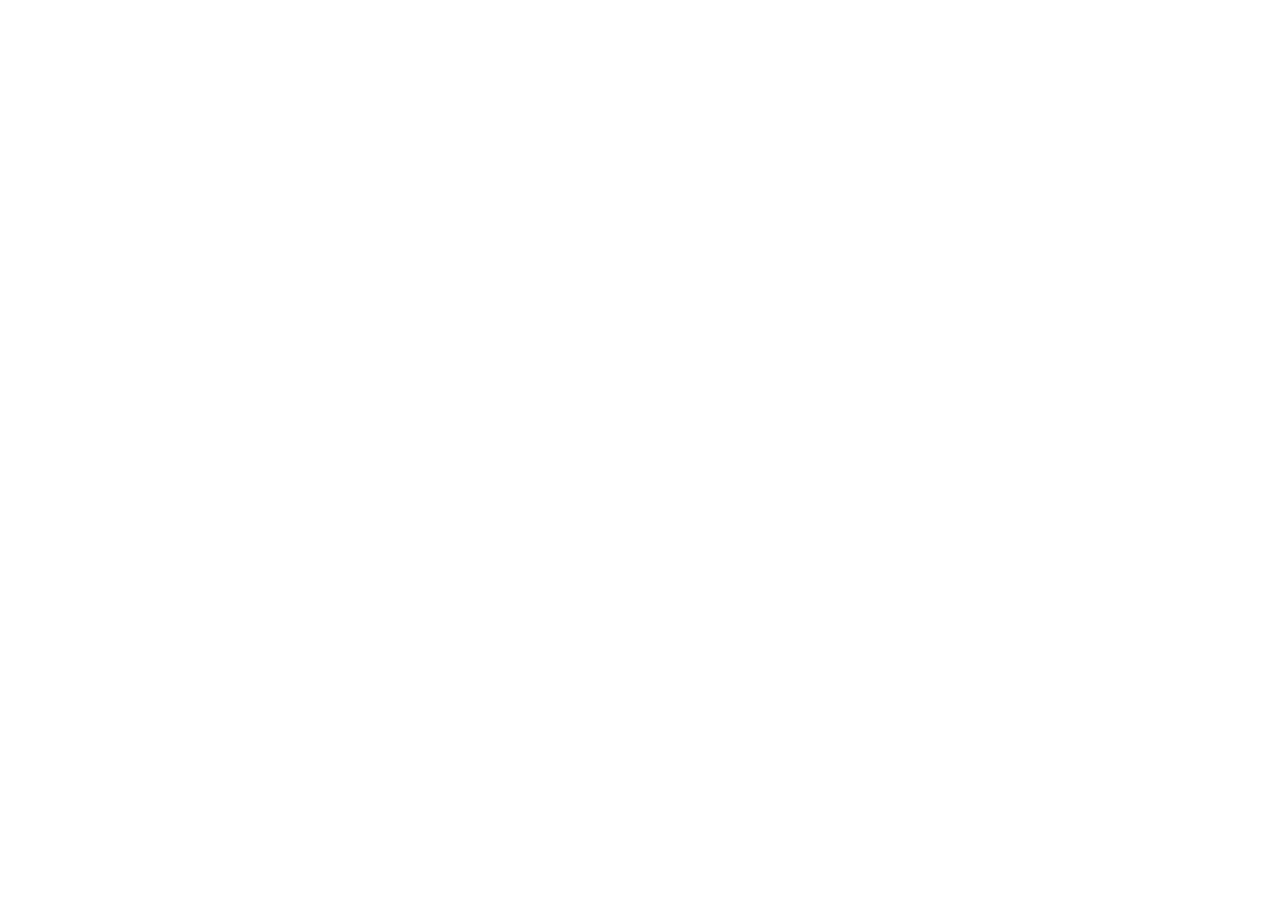
==== index.html @ bf9146f3 "Démarrage : création du dépôt, mise en place de l'arborescence et squelette HTML de base" ====
<!DOCTYPE html>
<html lang="en">
<head>
    <meta charset="UTF-8">
    <meta name="viewport" content="width=device-width, initial-scale=1.0">
    <title>AfriConnect Summit</title>
    <!-- feuille de style -->
    <link rel="stylesheet" href="css/style.css">
</head>
<body>
    <!-- contenu de la page -->


<!-- script JavaScript -->
    <script src="js/main.js"></script>
</body>
</html>
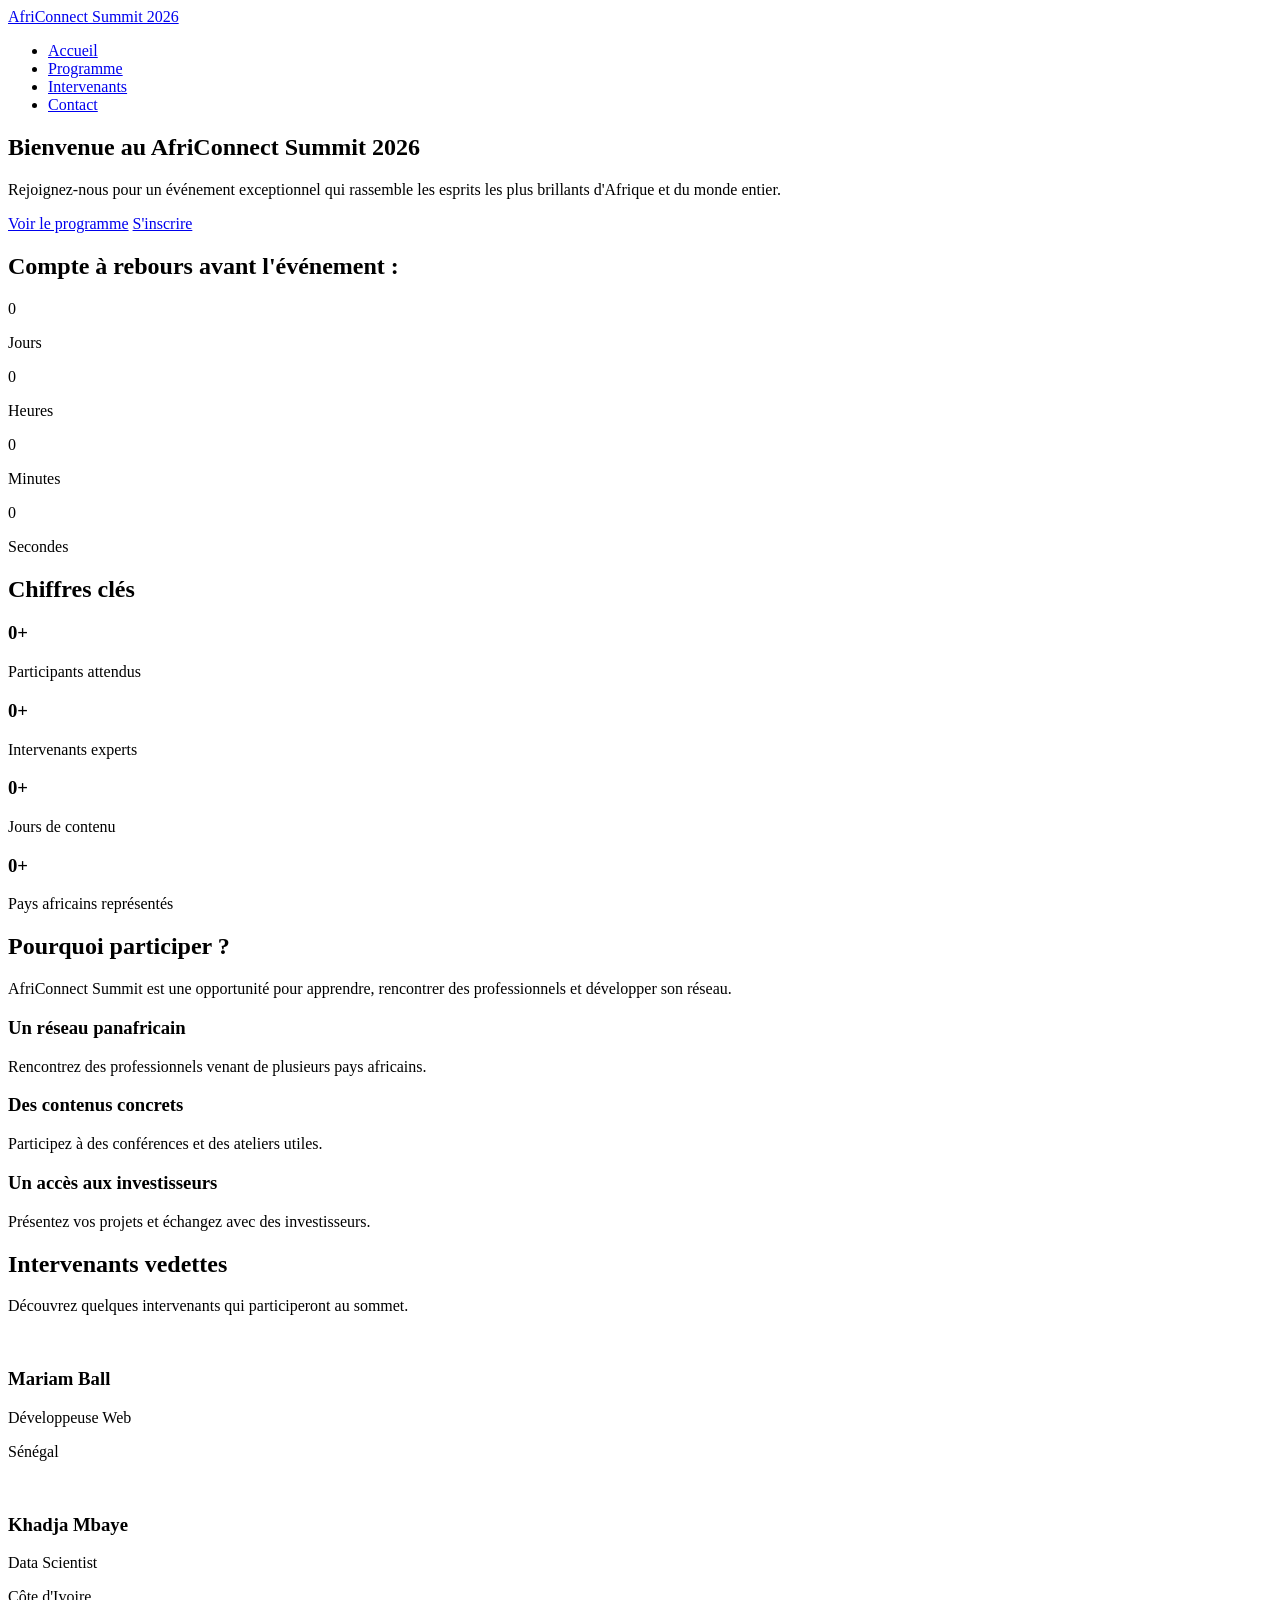
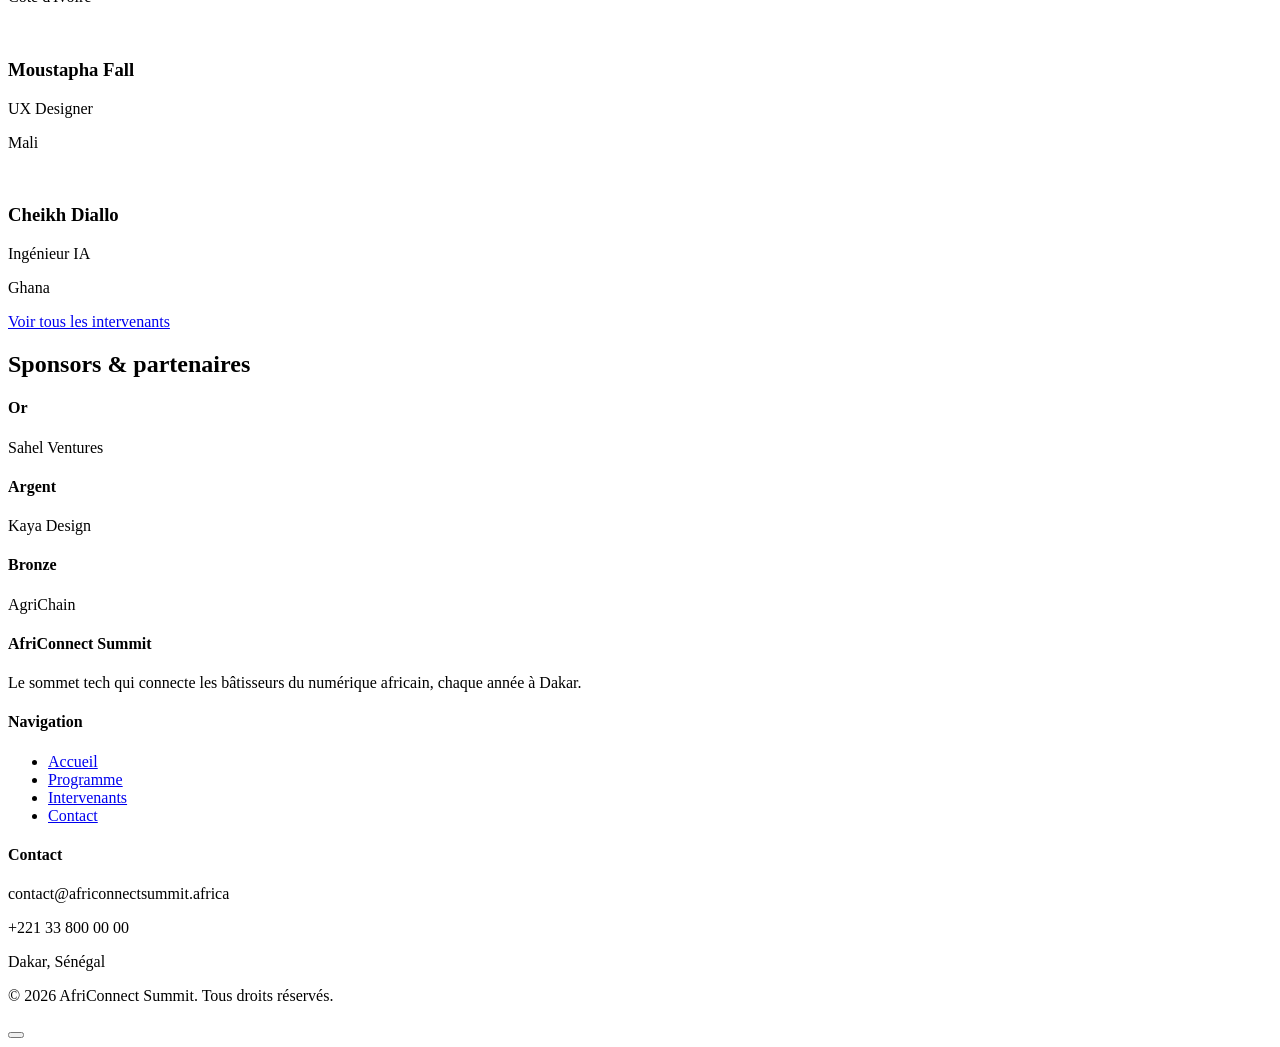
==== commit e06ea85c: "HTML : structure complète des 5 pages avec sections et contenu texte" ====
--- a/index.html
+++ b/index.html
@@ -1,17 +1,222 @@
 <!DOCTYPE html>
 <html lang="en">
+
 <head>
     <meta charset="UTF-8">
     <meta name="viewport" content="width=device-width, initial-scale=1.0">
     <title>AfriConnect Summit</title>
-    <!-- feuille de style -->
     <link rel="stylesheet" href="css/style.css">
 </head>
+
 <body>
-    <!-- contenu de la page -->
-
-
-<!-- script JavaScript -->
+    <header>
+        <nav>
+            <div class="logo">
+                <!-- <i class="bi bi-globe-central-south-asia"></i> -->
+                <a href="index.html">AfriConnect Summit 2026</a>
+            </div>
+            <!-- boutton dark/light mode -->
+            <!-- <button id="menu-btn"><i class="fa-light fa-bars"></i></button> -->
+            <ul id="menu">
+                <li><a href="index.html">Accueil</a></li>
+                <li><a href="programme.html">Programme</a></li>
+                <li><a href="intervenants.html">Intervenants</a></li>
+                <li><a href="contact.html">Contact</a></li>
+                <!-- <li><button id="menu-btn"><i class="fa-sharp-duotone fa-light fa-circle-moon"></i></button></li> -->
+            </ul>
+        </nav>
+    </header>
+    <main>
+        <!-- HERO ACCUEIL -->
+        <section class="hero">
+            <h1>Bienvenue au AfriConnect Summit 2026</h1>
+            <p>Rejoignez-nous pour un événement exceptionnel qui rassemble les esprits les plus brillants d'Afrique et
+                du monde entier.</p>
+            <div class="buttons">
+                <a href="programme.html" class="btn">Voir le programme</a>
+                <a href="contact.html" class="btn">S'inscrire</a>
+            </div>
+            <se class="compte-rebours">
+                <h2>Compte à rebours avant l'événement :</h2>
+                <div class="temps">
+                    <div>
+                        <span id="jours">0</span>
+                        <p>Jours</p>
+                    </div>
+                    <div>
+                        <span id="heures">0</span>
+                        <p>Heures</p>
+                    </div>
+                    <div>
+                        <span id="minutes">0</span>
+                        <p>Minutes</p>
+                    </div>
+                    <div>
+                        <span id="secondes">0</span>
+                        <p>Secondes</p>
+                    </div>
+                </div>
+        </section>
+
+        <!-- CHIFFRES CLÉS  -->
+        <section class="stats">
+            <h2>Chiffres clés</h2>
+            <div class="stats-grid">
+                <div class="stat-card">
+                    <h3><span data-counter="1200">0</span>+</h3>
+                    <p>Participants attendus</p>
+                </div>
+
+                <div class="stat-card">
+                    <h3><span data-counter="48">0</span>+</h3>
+                    <p>Intervenants experts</p>
+                </div>
+
+                <div class="stat-card">
+                    <h3><span data-counter="3">0</span>+</h3>
+                    <p>Jours de contenu</p>
+                </div>
+
+                <div class="stat-card">
+                    <h3><span data-counter="12">0</span>+</h3>
+                    <p>Pays africains représentés</p>
+                </div>
+            </div>
+
+        </section>
+
+        <!-- POURQUOI PARTICIPER  -->
+        <section class="why">
+            <h2>Pourquoi participer ?</h2>
+
+            <p class="description">
+                AfriConnect Summit est une opportunité pour apprendre, rencontrer des professionnels et développer son
+                réseau.
+            </p>
+
+            <div class="why-flex">
+                <div class="why-card">
+                    <i class="bi bi-people-fill why-icon"></i>
+                    <h3>Un réseau panafricain</h3>
+                    <p>Rencontrez des professionnels venant de plusieurs pays africains.</p>
+                </div>
+            </div>
+
+            <div class="why-card">
+                <i class="bi bi-lightbulb-fill why-icon"></i>
+                <h3>Des contenus concrets</h3>
+                <p>Participez à des conférences et des ateliers utiles.</p>
+            </div>
+
+            <div class="why-card">
+                <i class="bi bi-rocket-takeoff-fill why-icon"></i>
+                <h3>Un accès aux investisseurs</h3>
+                <p> Présentez vos projets et échangez avec des investisseurs.</p>
+            </div>
+        </section>
+
+        <!-- INTERVENANTS VEDETTES -->
+        <section class="featured-speakers">
+            <h2>Intervenants vedettes</h2>
+            <p>Découvrez quelques intervenants qui participeront au sommet.</p>
+            <div class="speakers-grid">
+                <div class="card">
+                    <img src="images/inter1.jpg" alt="">
+                    <h3>Mariam Ball</h3>
+                    <p>Développeuse Web</p>
+                    <p>Sénégal</p>
+                </div>
+
+                <div class="card">
+                    <img src="images/inter2.jpg" alt="">
+                    <h3>Khadja Mbaye</h3>
+                    <p>Data Scientist</p>
+                    <p>Côte d'Ivoire</p>
+                </div>
+
+                <div class="card">
+                    <img src="images/inter3.jpg" alt="">
+                    <h3>Moustapha Fall</h3>
+                    <p>UX Designer</p>
+                    <p>Mali</p>
+                </div>
+
+                <div class="card">
+                    <img src="images/inter4.jpg" alt="">
+                    <h3>Cheikh Diallo</h3>
+                    <p>Ingénieur IA</p>
+                    <p>Ghana</p>
+                </div>
+            </div>
+            <div class="speakers-cta">
+                <a href="intervenants.html" class="lien">Voir tous les intervenants
+                    <i class="bi bi-arrow-right"></i></a>
+            </div>
+        </section>
+
+        <!-- SPONSORS  -->
+        <section class="sponsors">
+            <h2 class="section-title">Sponsors & partenaires</h2>
+            <div class="sponsors-flex">
+                <div class="sponsor">
+                    <h4>Or</h4>
+                    <p>Sahel Ventures</p>
+                </div>
+                <div class="sponsor">
+                    <h4>Argent</h4>
+                    <p>Kaya Design</p>
+                </div>
+                <div class="sponsor">
+                    <h4>Bronze</h4>
+                    <p>AgriChain</p>
+                </div>
+            </div>
+        </section>
+    </main>
+    <!-- FOOTER  -->
+    <footer class="site-footer">
+        <div class="footer-container">
+            <div class="footer-flex">
+                <!-- colonne1 -->
+                <div class="footer-col">
+                    <h4>AfriConnect Summit</h4>
+                    <p>Le sommet tech qui connecte les bâtisseurs du numérique africain, chaque année à Dakar.</p>
+                    <div class="social-icons">
+                        <a href="#" aria-label="Suivre AfriConnect sur X (Twitter)"><i class="bi bi-twitter-x"></i></a>
+                        <a href="#" aria-label="Suivre AfriConnect sur LinkedIn"><i class="bi bi-linkedin"></i></a>
+                        <a href="#" aria-label="Suivre AfriConnect sur Instagram"><i class="bi bi-instagram"></i></a>
+                        <a href="#" aria-label="Suivre AfriConnect sur YouTube"><i class="bi bi-youtube"></i></a>
+                    </div>
+                </div>
+                <!-- colonne2 -->
+                <div class="footer-col">
+                    <h4>Navigation</h4>
+                    <ul>
+                        <li><a href="index.html">Accueil</a></li>
+                        <li><a href="programme.html">Programme</a></li>
+                        <li><a href="intervenants.html">Intervenants</a></li>
+                        <li><a href="contact.html">Contact</a></li>
+                    </ul>
+                </div>
+                <!-- colonne3 -->
+                <div class="footer-col">
+                    <h4>Contact</h4>
+                    <p><i class="bi bi-envelope"></i> contact@africonnectsummit.africa</p>
+                    <p><i class="bi bi-telephone"></i> +221 33 800 00 00</p>
+                    <p><i class="bi bi-geo-alt"></i>Dakar, Sénégal</p>
+                </div>
+            </div>
+
+            <div class="footer-bottom">
+                <p>&copy; <span id="année">2026</span> AfriConnect Summit. Tous droits réservés.</p>
+            </div>
+        </div>
+
+        <button class="back-to-top" type="button" aria-label="Retour en haut de la page">
+            <!-- <i class="bi bi-arrow-up"></i> -->
+        </button>
+    </footer>
     <script src="js/main.js"></script>
 </body>
+
 </html>
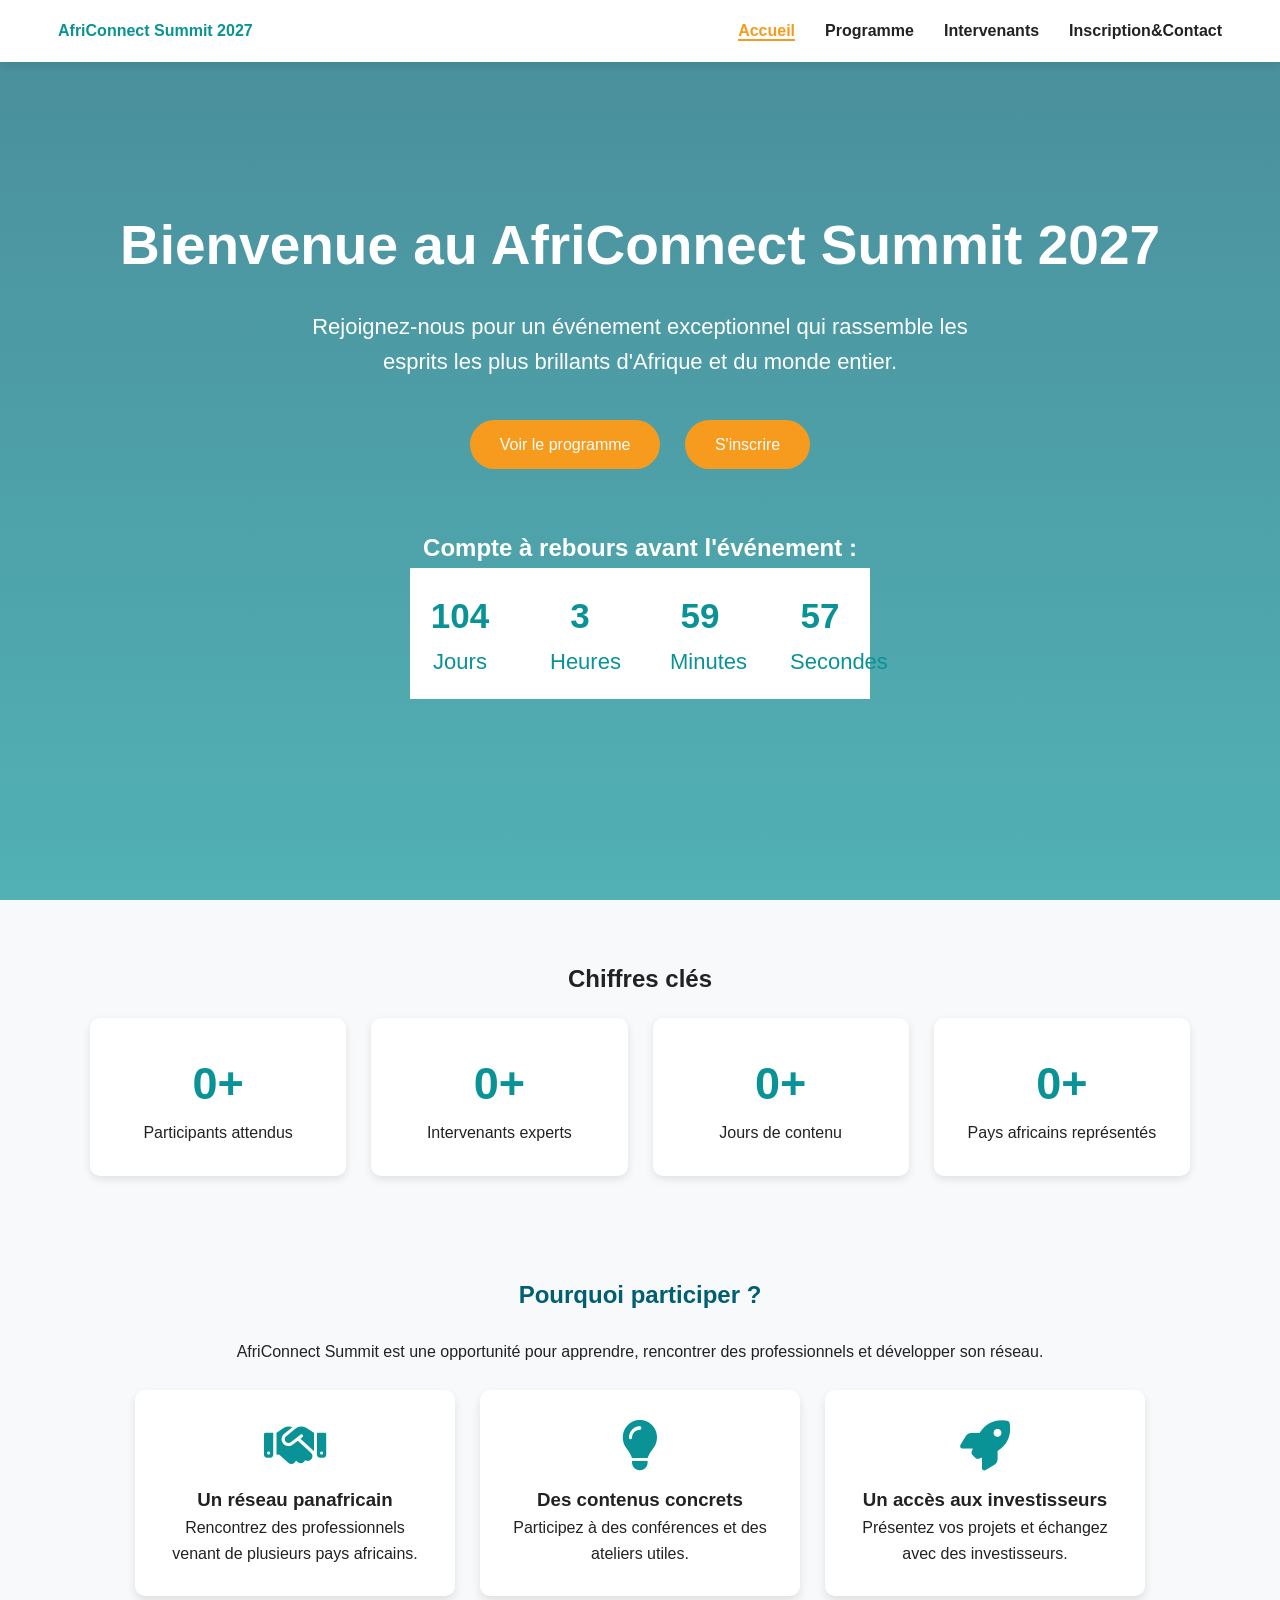
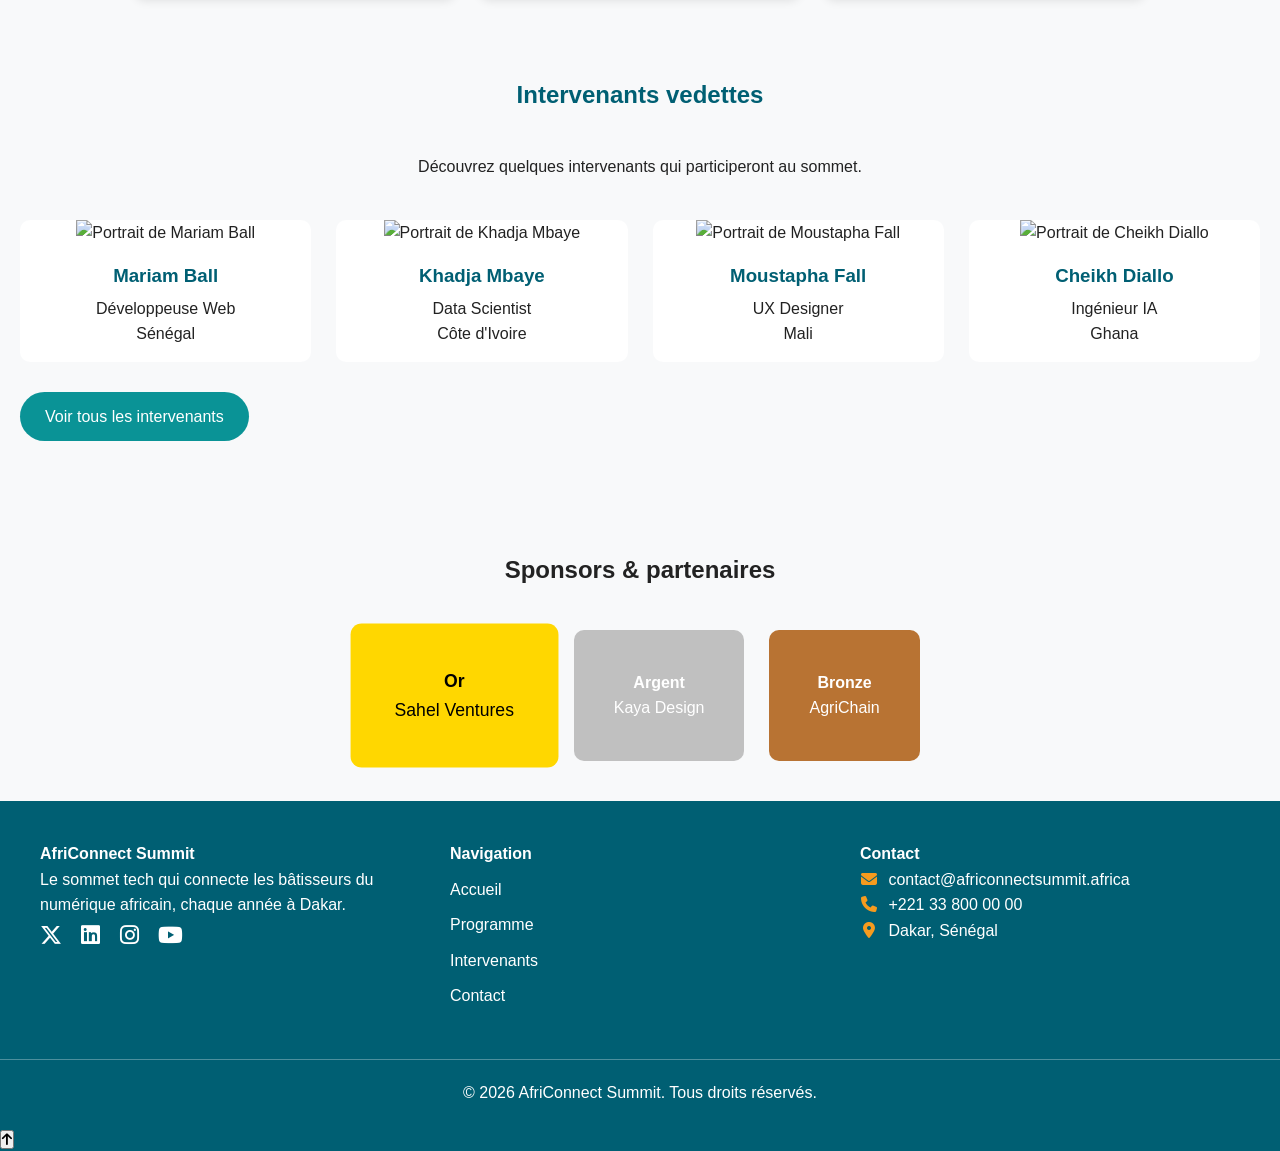
==== commit f29a8a32: "CSS : variables, typographie, layout général et styles de base" ====
--- a/index.html
+++ b/index.html
@@ -1,42 +1,40 @@
 <!DOCTYPE html>
-<html lang="en">
+<html lang="fr">
 
 <head>
     <meta charset="UTF-8">
     <meta name="viewport" content="width=device-width, initial-scale=1.0">
     <title>AfriConnect Summit</title>
     <link rel="stylesheet" href="css/style.css">
+    <link rel="stylesheet" href="https://cdnjs.cloudflare.com/ajax/libs/font-awesome/6.5.2/css/all.min.css">
 </head>
 
 <body>
     <header>
         <nav>
             <div class="logo">
-                <!-- <i class="bi bi-globe-central-south-asia"></i> -->
-                <a href="index.html">AfriConnect Summit 2026</a>
-            </div>
-            <!-- boutton dark/light mode -->
-            <!-- <button id="menu-btn"><i class="fa-light fa-bars"></i></button> -->
+                <a href="index.html">AfriConnect Summit 2027</a>
+            </div>
             <ul id="menu">
                 <li><a href="index.html">Accueil</a></li>
                 <li><a href="programme.html">Programme</a></li>
                 <li><a href="intervenants.html">Intervenants</a></li>
-                <li><a href="contact.html">Contact</a></li>
-                <!-- <li><button id="menu-btn"><i class="fa-sharp-duotone fa-light fa-circle-moon"></i></button></li> -->
+                <li><a href="contact.html">Inscription&Contact</a></li>
             </ul>
+            <button id="menu-btn" aria-label="Ouvrir le menu"><i class="fa-solid fa-bars"></i></button>
         </nav>
     </header>
     <main>
         <!-- HERO ACCUEIL -->
         <section class="hero">
-            <h1>Bienvenue au AfriConnect Summit 2026</h1>
+            <h1>Bienvenue au AfriConnect Summit 2027</h1>
             <p>Rejoignez-nous pour un événement exceptionnel qui rassemble les esprits les plus brillants d'Afrique et
                 du monde entier.</p>
             <div class="buttons">
                 <a href="programme.html" class="btn">Voir le programme</a>
                 <a href="contact.html" class="btn">S'inscrire</a>
             </div>
-            <se class="compte-rebours">
+            <div class="compte-rebours">
                 <h2>Compte à rebours avant l'événement :</h2>
                 <div class="temps">
                     <div>
@@ -56,6 +54,7 @@
                         <p>Secondes</p>
                     </div>
                 </div>
+            </div>
         </section>
 
         <!-- CHIFFRES CLÉS  -->
@@ -82,7 +81,6 @@
                     <p>Pays africains représentés</p>
                 </div>
             </div>
-
         </section>
 
         <!-- POURQUOI PARTICIPER  -->
@@ -96,22 +94,22 @@
 
             <div class="why-flex">
                 <div class="why-card">
-                    <i class="bi bi-people-fill why-icon"></i>
+                    <div class="why-icon"><i class="fa-solid fa-handshake"></i></div>
                     <h3>Un réseau panafricain</h3>
                     <p>Rencontrez des professionnels venant de plusieurs pays africains.</p>
                 </div>
-            </div>
-
-            <div class="why-card">
-                <i class="bi bi-lightbulb-fill why-icon"></i>
-                <h3>Des contenus concrets</h3>
-                <p>Participez à des conférences et des ateliers utiles.</p>
-            </div>
-
-            <div class="why-card">
-                <i class="bi bi-rocket-takeoff-fill why-icon"></i>
-                <h3>Un accès aux investisseurs</h3>
-                <p> Présentez vos projets et échangez avec des investisseurs.</p>
+
+                <div class="why-card">
+                    <div class="why-icon"><i class="fa-solid fa-lightbulb"></i></div>
+                    <h3>Des contenus concrets</h3>
+                    <p>Participez à des conférences et des ateliers utiles.</p>
+                </div>
+
+                <div class="why-card">
+                    <div class="why-icon"><i class="fa-solid fa-rocket"></i></div>
+                    <h3>Un accès aux investisseurs</h3>
+                    <p>Présentez vos projets et échangez avec des investisseurs.</p>
+                </div>
             </div>
         </section>
 
@@ -121,36 +119,35 @@
             <p>Découvrez quelques intervenants qui participeront au sommet.</p>
             <div class="speakers-grid">
                 <div class="card">
-                    <img src="images/inter1.jpg" alt="">
+                    <img src="images/inter1.jpg" alt="Portrait de Mariam Ball">
                     <h3>Mariam Ball</h3>
                     <p>Développeuse Web</p>
                     <p>Sénégal</p>
                 </div>
 
                 <div class="card">
-                    <img src="images/inter2.jpg" alt="">
+                    <img src="images/inter2.jpg" alt="Portrait de Khadja Mbaye">
                     <h3>Khadja Mbaye</h3>
                     <p>Data Scientist</p>
                     <p>Côte d'Ivoire</p>
                 </div>
 
                 <div class="card">
-                    <img src="images/inter3.jpg" alt="">
+                    <img src="images/inter3.jpg" alt="Portrait de Moustapha Fall">
                     <h3>Moustapha Fall</h3>
                     <p>UX Designer</p>
                     <p>Mali</p>
                 </div>
 
                 <div class="card">
-                    <img src="images/inter4.jpg" alt="">
+                    <img src="images/inter4.jpg" alt="Portrait de Cheikh Diallo">
                     <h3>Cheikh Diallo</h3>
                     <p>Ingénieur IA</p>
                     <p>Ghana</p>
                 </div>
             </div>
             <div class="speakers-cta">
-                <a href="intervenants.html" class="lien">Voir tous les intervenants
-                    <i class="bi bi-arrow-right"></i></a>
+                <a href="intervenants.html" class="lien">Voir tous les intervenants</a>
             </div>
         </section>
 
@@ -182,10 +179,10 @@
                     <h4>AfriConnect Summit</h4>
                     <p>Le sommet tech qui connecte les bâtisseurs du numérique africain, chaque année à Dakar.</p>
                     <div class="social-icons">
-                        <a href="#" aria-label="Suivre AfriConnect sur X (Twitter)"><i class="bi bi-twitter-x"></i></a>
-                        <a href="#" aria-label="Suivre AfriConnect sur LinkedIn"><i class="bi bi-linkedin"></i></a>
-                        <a href="#" aria-label="Suivre AfriConnect sur Instagram"><i class="bi bi-instagram"></i></a>
-                        <a href="#" aria-label="Suivre AfriConnect sur YouTube"><i class="bi bi-youtube"></i></a>
+                        <a href="#" aria-label="X (Twitter)"><i class="fa-brands fa-x-twitter"></i></a>
+                        <a href="#" aria-label="LinkedIn"><i class="fa-brands fa-linkedin"></i></a>
+                        <a href="#" aria-label="Instagram"><i class="fa-brands fa-instagram"></i></a>
+                        <a href="#" aria-label="YouTube"><i class="fa-brands fa-youtube"></i></a>
                     </div>
                 </div>
                 <!-- colonne2 -->
@@ -201,9 +198,9 @@
                 <!-- colonne3 -->
                 <div class="footer-col">
                     <h4>Contact</h4>
-                    <p><i class="bi bi-envelope"></i> contact@africonnectsummit.africa</p>
-                    <p><i class="bi bi-telephone"></i> +221 33 800 00 00</p>
-                    <p><i class="bi bi-geo-alt"></i>Dakar, Sénégal</p>
+                    <p><i class="fa-solid fa-envelope"></i> contact@africonnectsummit.africa</p>
+                    <p><i class="fa-solid fa-phone"></i> +221 33 800 00 00</p>
+                    <p><i class="fa-solid fa-location-dot"></i> Dakar, Sénégal</p>
                 </div>
             </div>
 
@@ -213,7 +210,7 @@
         </div>
 
         <button class="back-to-top" type="button" aria-label="Retour en haut de la page">
-            <!-- <i class="bi bi-arrow-up"></i> -->
+            <i class="fa-solid fa-arrow-up"></i>
         </button>
     </footer>
     <script src="js/main.js"></script>
--- a/css/style.css
+++ b/css/style.css
@@ -0,0 +1,387 @@
+/* RESET */
+*{
+    margin:0;
+    padding:0;
+    box-sizing:border-box;
+}
+html{
+    scroll-behavior:smooth;
+    overflow-x:hidden;
+}
+
+/* VARIABLES (mode clair par défaut) */
+:root{
+    --primary:#0A9396;
+    --secondary:#005F73;
+    --accent:#f69b1e;
+    --light:#F8F9FA;
+    --white:#ffffff;
+    --dark:#222;
+    --gray:#666;
+    --border:#ddd;
+}
+
+/* VARIABLES (mode sombre, activé via la classe .dark sur body) */
+body.dark{
+    --light:#1e1e1e;
+    --white:#2c2c2c;
+    --dark:#ffffff;
+    --gray:#cccccc;
+    --border:#444;
+}
+
+body{
+    font-family:Arial, Helvetica, sans-serif;
+    background:var(--light);
+    color:var(--dark);
+    line-height:1.6;
+    overflow-x:hidden;
+}
+
+/* NAVBAR */
+
+header{
+    position:fixed;
+    top:0;
+    left:0;
+    width:100%;
+    background: white;
+    box-shadow:0 2px 10px rgba(0,0,0,.1);
+    z-index:1000;
+}
+
+nav{
+    max-width:1200px;
+    margin:auto;
+    display:flex;
+    justify-content:space-between;
+    align-items:center;
+    padding:18px;
+}
+.logo a{
+    text-decoration:none;
+    color:var(--primary);
+    font-size:16px;
+    font-weight:bold;
+}
+#menu{
+    display:flex;
+    list-style:none;
+    gap:30px;
+}
+
+#menu li a{
+    text-decoration:none;
+    color:var(--dark);
+    font-weight:bold;
+    transition:.3s;
+}
+
+#menu li a:hover{
+    color:var(--primary);
+}
+
+/* lien actif */
+#menu li a.active{
+    color:var(--accent);
+    border-bottom: 2px solid #f69b1e;
+}
+
+/* Bouton hamburger : caché par défaut (desktop), affiché uniquement en mobile via le @media plus bas */
+#menu-btn{
+    display:none;
+    background:none;
+    border:none;
+    font-size:22px;
+    cursor:pointer;
+    color:var(--dark);
+}
+
+/* HERO */
+
+.hero{
+    min-height:100vh;
+    display:flex;
+    flex-direction:column;
+    justify-content:center;
+    align-items: center;
+    text-align: center;
+    padding: 120px 20px;
+    background: linear-gradient(rgba(0,95,115,.7),rgba(10,147,150,.7)) , url("../images/hero.jpg");
+    background-size: cover;
+    background-position: center;
+    color: white;
+    animation: fade 1.5s;
+}
+.hero h1{
+    font-size: 55px;
+    margin-bottom: 20px;
+}
+.hero p{
+    font-size: 22px;
+    max-width: 700px;
+}
+
+.buttons{
+    margin-top: 30px;
+}
+
+.btn{
+    display: inline-block;
+    text-decoration: none;
+    background: var(--accent);
+    color: white;
+    padding: 12px 30px;
+    border-radius: 30px;
+    margin: 10px;
+    transition: .4s;
+}
+.btn:hover{
+    background: var(--secondary);
+}
+
+/* COMPTE A REBOURS */
+
+.compte-rebours{
+    margin-top: 50px;
+}
+
+.temps{
+    display: flex;
+    justify-content: center;
+    gap: 20px;
+    flex-wrap: wrap;
+    background: white;
+    color: var(--primary);
+}
+
+.temps > div{
+    width: 100px;
+    padding: 20px;
+    border-radius: 10px;
+}
+
+.temps span{
+    font-size: 35px;
+    font-weight: bold;
+}
+
+/* SECTION */
+
+section{
+    padding: 40px 20px;
+}
+.featured-speakers h2{
+    text-align: center;
+    margin-bottom: 40px;
+    color: var(--secondary);
+}
+
+.featured-speakers p{
+    text-align: center;
+    margin-bottom: 40px;
+}
+
+/* CHIFFRES */
+.stats h2{
+   text-align: center;
+   margin: 20px;
+}
+
+.stats-grid{
+    max-width: 1100px;
+    margin: auto;
+    display: grid;
+    grid-template-columns: repeat(auto-fit,minmax(220px,1fr));
+    gap: 25px;
+}
+
+.stat-card{
+    background: white;
+    padding: 30px;
+    border-radius: 10px;
+    text-align: center;
+    box-shadow:0 3px 8px rgba(0,0,0,.1);
+}
+
+.stat-card h3{
+    font-size: 45px;
+    color: var(--primary);
+}
+
+/* POURQUOI CA MARCHE */
+
+.why h2{
+   text-align: center;
+   color: #005F73;
+   margin: 20px;
+}
+
+.description{
+   text-align: center; 
+   margin: 25px;
+}
+
+.why-flex{
+    display: flex;
+    gap: 25px;
+    flex-wrap: wrap;
+    justify-content: center;
+}
+
+.why-card{
+    background: white;
+    width: 100%;
+    max-width: 320px;
+    padding: 30px;
+    text-align: center;
+    border-radius: 10px;
+    box-shadow: 0 5px 10px rgba(0,0,0,.1);
+    transition: .4s;
+}
+
+.why-card:hover{
+    transform: translate(0, -10px);
+}
+.why-icon{
+    font-size: 50px;
+    color: var(--primary);
+    margin-bottom: 15px;
+}
+
+/* INTERVENANTS */
+
+.speakers-grid{
+    display:grid;
+    grid-template-columns:repeat(auto-fit,minmax(250px,1fr));
+    gap:25px;
+}
+
+.card{
+    background:white;
+    text-align:center;
+    border-radius:10px;
+    overflow:hidden;
+    transition:.4s;
+}
+
+.card h3{
+    margin:15px 10px 5px;
+    color:var(--secondary);
+}
+
+.card p{
+    margin:0 10px;
+}
+
+.card p:last-child{
+    margin-bottom:15px;
+}
+
+.card img{
+    width:100%;
+    height:260px;
+    object-fit:cover;
+}
+
+.card:hover{
+    transform:scale(1.04);
+}
+
+.lien{
+    display:inline-block;
+    margin-top:30px;
+    text-decoration:none;
+    background:var(--primary);
+    color:white;
+    padding:12px 25px;
+    border-radius:30px;
+}
+
+/* SPONSORS */
+
+.section-title{
+   text-align: center;
+   margin: 30px;
+}
+
+.sponsors-flex{
+    display:flex;
+    justify-content:center;
+    gap:25px;
+    flex-wrap:wrap;
+    margin-top: 40px;
+}
+
+.sponsor{
+    text-align:center;
+    padding:40px;
+    border-radius:10px;
+    color:white;
+}
+
+.sponsor:nth-child(1){
+    background:gold;
+    color:black;
+    transform:scale(1.1);
+}
+
+.sponsor:nth-child(2){
+    background:silver;
+}
+
+.sponsor:nth-child(3){
+    background:#b87333;
+}
+/* FOOTER */
+
+.site-footer{
+    background:var(--secondary);
+    color:white;
+}
+
+.footer-flex{
+    display:flex;
+    justify-content:space-between;
+    gap:30px;
+    flex-wrap:wrap;
+    padding:40px;
+}
+
+.footer-col{
+    flex:1;
+}
+
+.footer-col ul{
+    list-style:none;
+}
+
+.footer-col ul li{
+    margin:10px 0;
+}
+
+.footer-col a{
+    text-decoration:none;
+    color:white;
+}
+
+.social-icons a{
+    font-size:22px;
+    margin-right:15px;
+}
+
+.footer-col p i{
+    width:18px;
+    text-align:center;
+    margin-right:6px;
+    color:var(--accent);
+}
+
+.why-icon i{
+    display:block;
+}
+.footer-bottom{
+    text-align:center;
+    border-top:1px solid rgba(255,255,255,.3);
+    padding:20px;
+}
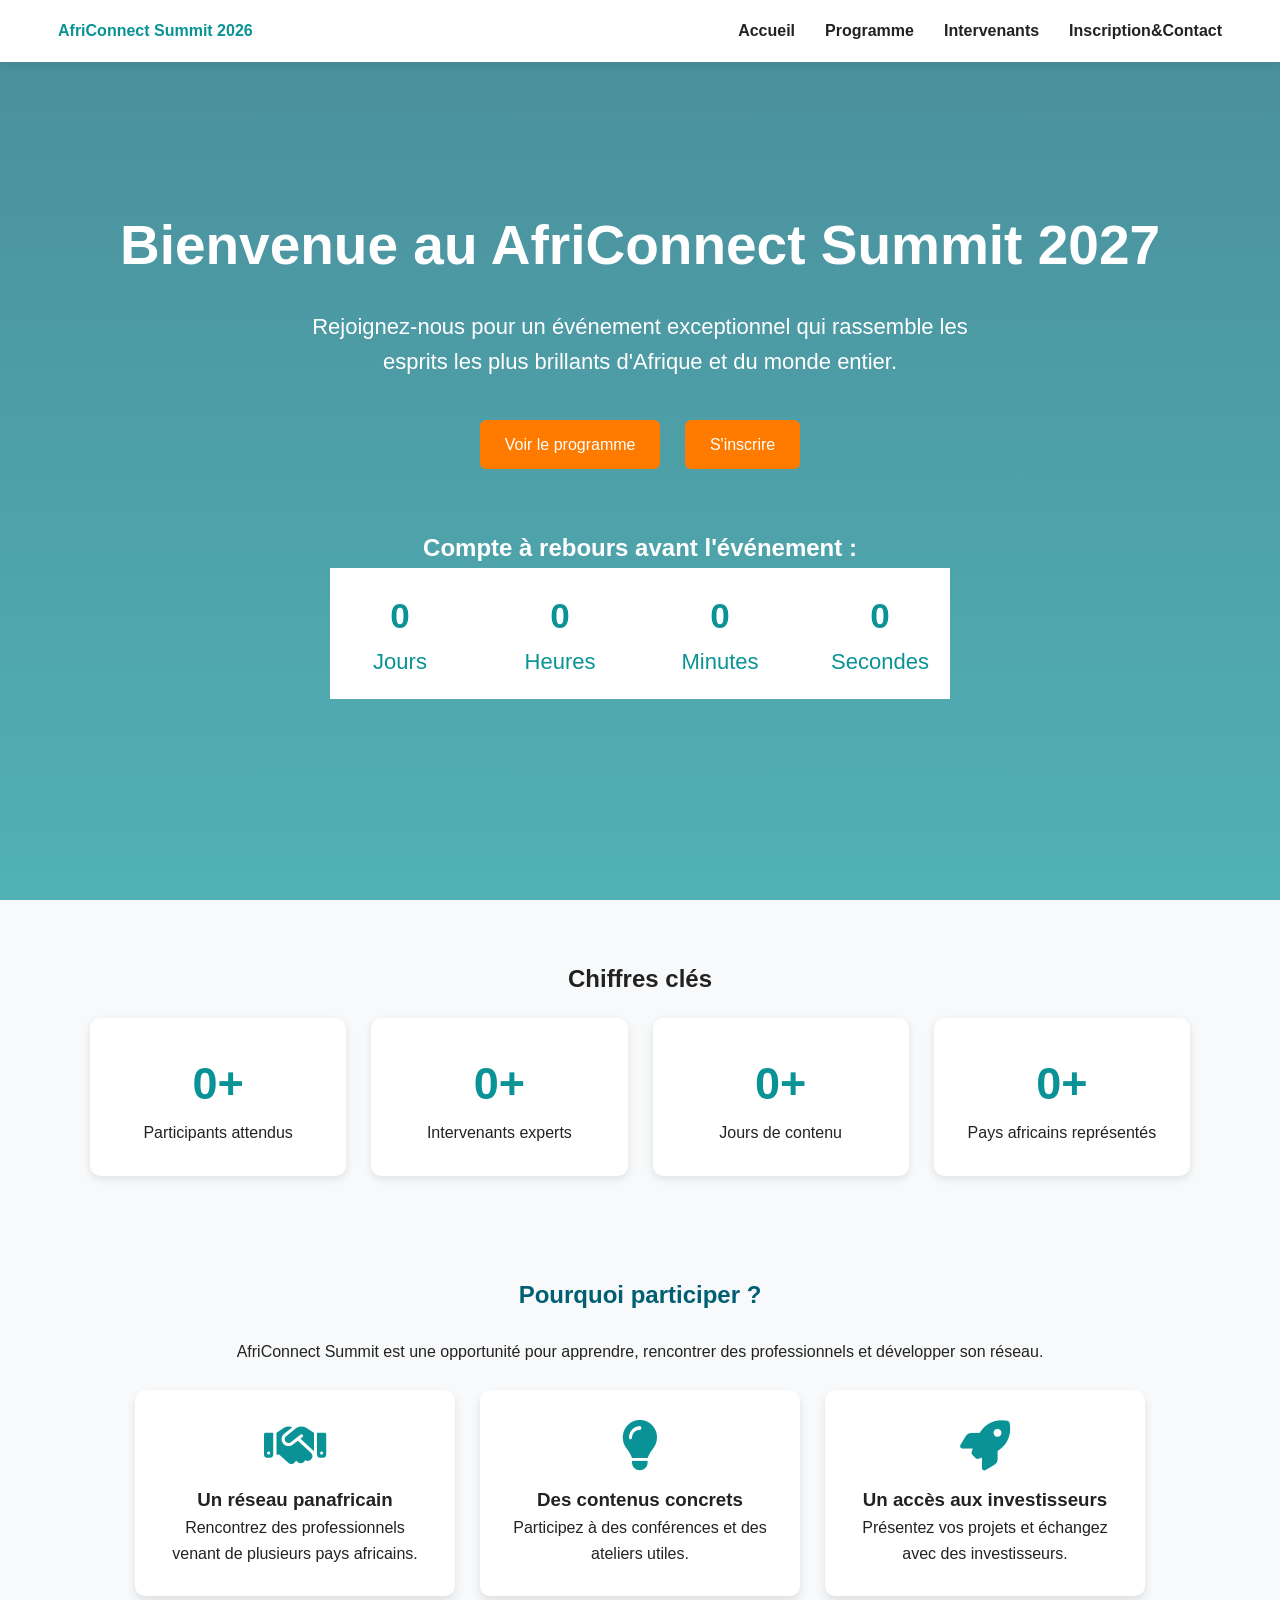
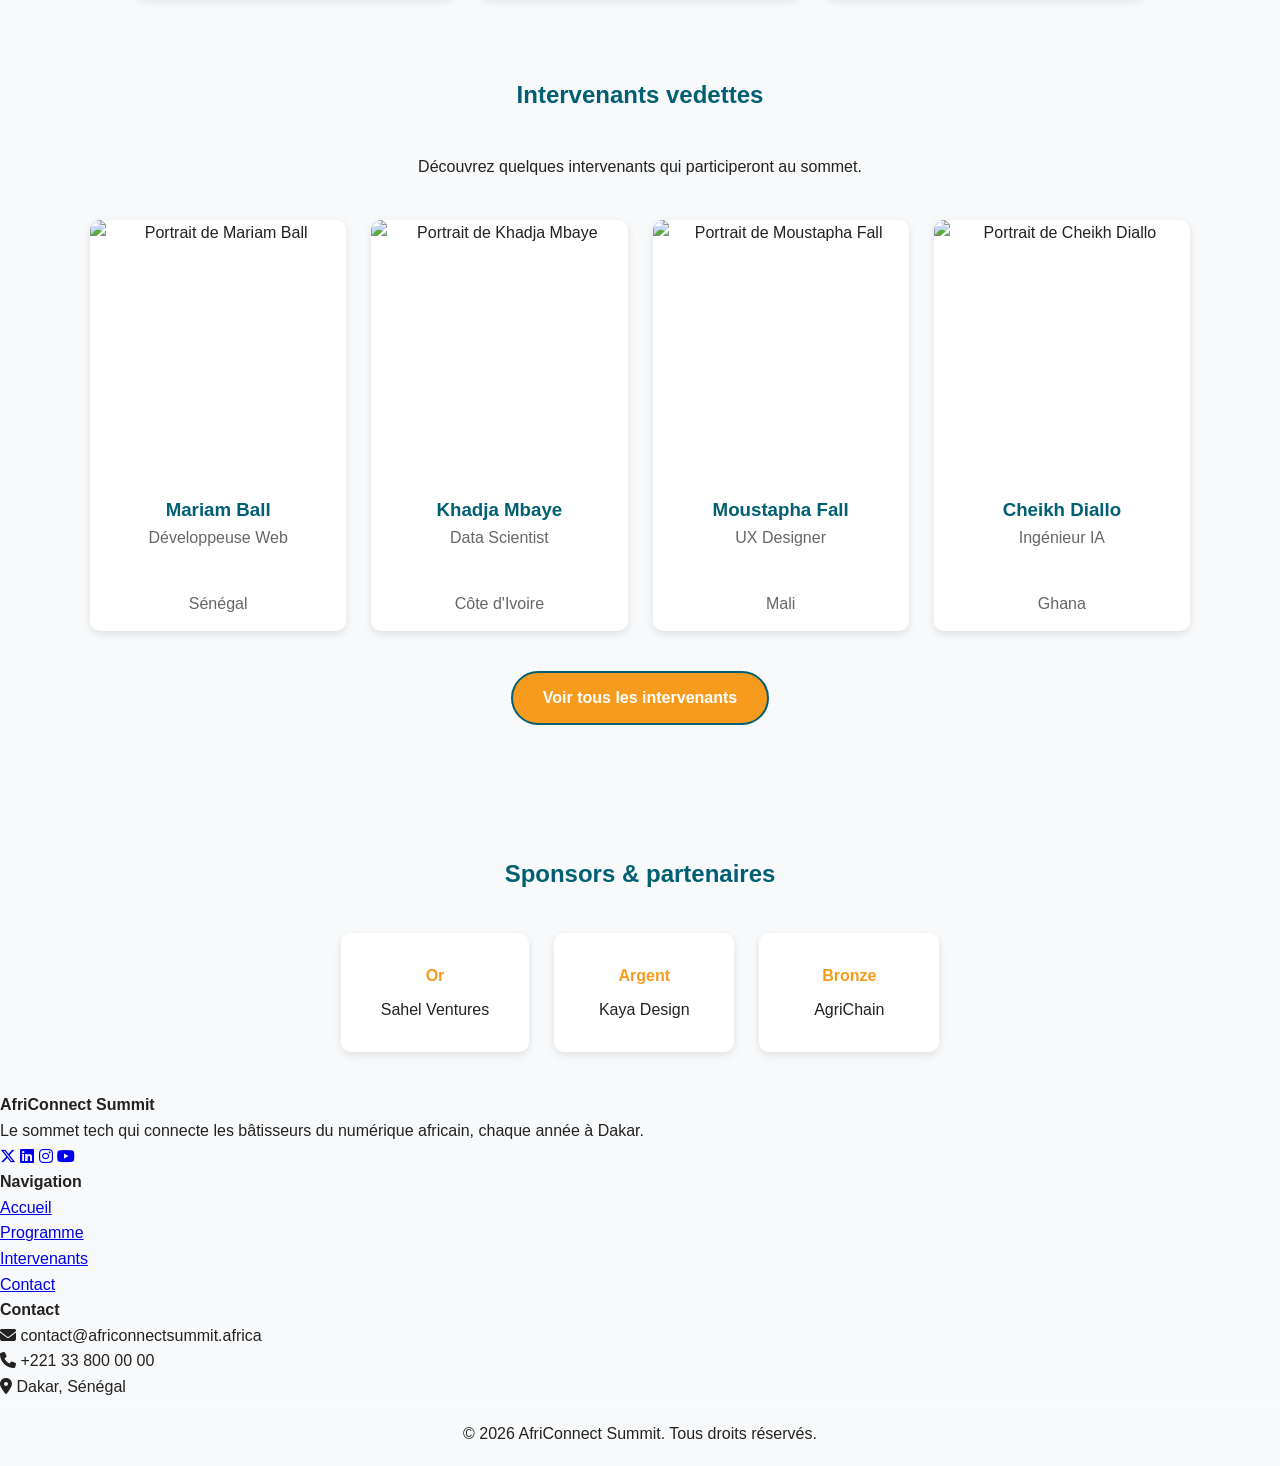
==== commit 26ca2776: "Réaliser une interface responsive (mobile/tablette) avec des media queries, une Bento Grid, des sect" ====
--- a/index.html
+++ b/index.html
@@ -13,7 +13,7 @@
     <header>
         <nav>
             <div class="logo">
-                <a href="index.html">AfriConnect Summit 2027</a>
+                <a href="index.html">AfriConnect Summit 2026</a>
             </div>
             <ul id="menu">
                 <li><a href="index.html">Accueil</a></li>
@@ -149,7 +149,7 @@
             <div class="speakers-cta">
                 <a href="intervenants.html" class="lien">Voir tous les intervenants</a>
             </div>
-        </section>
+        </section
 
         <!-- SPONSORS  -->
         <section class="sponsors">
--- a/css/style.css
+++ b/css/style.css
@@ -40,12 +40,12 @@
 
 /* NAVBAR */
 
-header{
+ header{
     position:fixed;
     top:0;
     left:0;
     width:100%;
-    background: white;
+    background: var(--white); 
     box-shadow:0 2px 10px rgba(0,0,0,.1);
     z-index:1000;
 }
@@ -74,28 +74,31 @@
     text-decoration:none;
     color:var(--dark);
     font-weight:bold;
+    padding-bottom: 4px;
+    border-bottom: 2px solid transparent;
     transition:.3s;
 }
 
 #menu li a:hover{
     color:var(--primary);
-}
+    border-bottom: 2px solid var(--accent);
+} 
 
 /* lien actif */
-#menu li a.active{
+ #menu li a.active{
     color:var(--accent);
     border-bottom: 2px solid #f69b1e;
 }
 
 /* Bouton hamburger : caché par défaut (desktop), affiché uniquement en mobile via le @media plus bas */
-#menu-btn{
+ #menu-btn{
     display:none;
     background:none;
     border:none;
     font-size:22px;
     cursor:pointer;
     color:var(--dark);
-}
+} 
 
 /* HERO */
 
@@ -156,7 +159,7 @@
 }
 
 .temps > div{
-    width: 100px;
+    width: 140px;
     padding: 20px;
     border-radius: 10px;
 }
@@ -164,11 +167,11 @@
 .temps span{
     font-size: 35px;
     font-weight: bold;
-}
+} 
 
 /* SECTION */
 
-section{
+ section{
     padding: 40px 20px;
 }
 .featured-speakers h2{
@@ -249,90 +252,457 @@
     margin-bottom: 15px;
 }
 
-/* INTERVENANTS */
-
+/* CARTES INTERVENANTS */
+/* Utilisée par .speakers-grid (accueil) et .intervenants .grid (page intervenants) */
+.card{
+    background: white;
+    border-radius: 10px;
+    overflow: hidden;
+    text-align: center;
+    box-shadow: 0 3px 8px rgba(0,0,0,.1);
+    transition: .4s;
+}
+.card:hover{
+    transform: translateY(-8px);
+}
+.card img{
+    width: 100%;
+    height: 260px;
+    object-fit: cover;
+    display: block;
+}
+.card h3{
+    margin-top: 15px;
+    color: var(--secondary);
+}
+.card p{
+    color: var(--gray);
+    padding: 0 10px;
+}
+.card p:last-child{
+    margin-bottom: 15px;
+}
+
+/* GRILLE INTERVENANTS VEDETTES (accueil) */
 .speakers-grid{
-    display:grid;
-    grid-template-columns:repeat(auto-fit,minmax(250px,1fr));
-    gap:25px;
-}
-
-.card{
-    background:white;
+    max-width: 1100px;
+    margin: auto;
+    display: grid;
+    grid-template-columns: repeat(auto-fit,minmax(220px,1fr));
+    gap: 25px;
+}
+.speakers-cta{
+    text-align: center;
+    margin-top: 40px;
+    margin-bottom: 50px; 
+}
+/* Le lien "Voir tous les intervenants" reprend maintenant le style .btn */
+.speakers-cta .lien{
+    display: inline-block;
+    text-decoration: none;
+    background: var(--accent);
+    color: white;
+    font-weight: bold;
+    padding: 12px 30px;
+    border: 2px solid var(--secondary);
+    border-radius: 30px;
+    transition: .4s;
+}
+.speakers-cta .lien:hover{
+    background: var(--secondary);
+    border-color: var(--accent);
+}
+
+/* SPONSORS (accueil) */
+.sponsors h2{
+    text-align: center;
+    margin-bottom: 40px;
+    color: var(--secondary);
+}
+.sponsors-flex{
+    display: flex;
+    justify-content: center;
+    gap: 25px;
+    flex-wrap: wrap;
+}
+.sponsor{
+    background: white;
+    padding: 30px 40px;
+    border-radius: 10px;
+    text-align: center;
+    box-shadow: 0 3px 8px rgba(0,0,0,.1);
+    min-width: 180px;
+}
+.sponsor h4{
+    color: var(--accent);
+    margin-bottom: 8px;
+}
+
+/* PAGE PROGRAMME */
+.program{
+    max-width: 1000px;
+    margin: auto;
+}
+.onglets{
+    display: flex;
+    justify-content: center;
+    gap: 15px;
+    flex-wrap: wrap;
+    margin-bottom: 30px;
+}
+.onglets .btn{
+    background: white;
+    color: var(--secondary);
+    border: 2px solid var(--primary);
+    cursor: pointer;
+    font-family: inherit;
+    font-size: 15px;
+}
+.onglets .btn.active,
+.onglets .btn:hover{
+    background: var(--primary);
+    color: white;
+}
+
+.jour{
+    display: none;
+}
+#jour1{
+    display: block;
+}
+.program table{
+    width: 100%;
+    border-collapse: collapse;
+    background: white;
+    border-radius: 10px;
+    overflow: hidden;
+    box-shadow: 0 3px 8px rgba(0,0,0,.1); 
+}
+.program th{
+    background: var(--secondary);
+    color: white;
+}
+.program tr:last-child td{
+    border-bottom: none;
+}
+.program tbody tr:hover td,
+.program tr:hover td{
+    background: var(--light);
+}
+/* THEMATIQUE */
+.themes h2{
+    text-align: center;
+    color: var(--secondary);
+    margin-bottom: 40px;
+}
+.themes .grid{
+    max-width: 1100px;
+    margin: auto;
+    display: grid;
+    grid-template-columns: repeat(auto-fit,minmax(220px,1fr));
+    gap: 25px;
+}
+.themes .card{
+    background: white;
+    padding: 30px;
+    text-align: center;
+    border-radius: 10px;
+    box-shadow: 0 3px 8px rgba(0,0,0,.1);
+    transition: .4s;
+}
+.themes .card:hover{
+    transform: translateY(-10px);
+}
+.themes .card i{
+    font-size: 40px; 
+    color: var(--primary);
+    margin-bottom: 15px;
+}
+/* PAGE INTERVENANTS */
+.intervenants{
+    max-width: 1100px;
+    margin: auto 40px;
+}
+.filters{
+    display: flex;
+    justify-content: center;
+    gap: 15px;
+    flex-wrap: wrap;
+    margin-bottom: 30px;
+}
+.filters .btn{
+    background: white;
+    color: var(--secondary);
+    border: 2px solid var(--primary);
+    cursor: pointer;
+    font-family: inherit;
+    font-size: 15px;
+}
+
+
+.filters .btn.active,
+.filters .btn:hover{
+    background: var(--primary);
+    color: white;
+}
+
+.intervenants .grid{
+    display: grid;
+    grid-template-columns: repeat(auto-fit,minmax(240px,1fr));
+    gap: 25px;
+}
+
+ /* CSS : variables, typographie, layout général et styles de  */ 
+
+.why-icon i{
+    display:block;
+}
+.footer-bottom{
     text-align:center;
-    border-radius:10px;
-    overflow:hidden;
-    transition:.4s;
-}
-
-.card h3{
-    margin:15px 10px 5px;
-    color:var(--secondary);
-}
-
-.card p{
-    margin:0 10px;
-}
-
-.card p:last-child{
-    margin-bottom:15px;
-}
-
-.card img{
-    width:100%;
-    height:260px;
-    object-fit:cover;
-}
-
-.card:hover{
-    transform:scale(1.04);
-}
-
-.lien{
-    display:inline-block;
-    margin-top:30px;
-    text-decoration:none;
-    background:var(--primary);
-    color:white;
-    padding:12px 25px;
-    border-radius:30px;
-}
-
-/* SPONSORS */
-
-.section-title{
-   text-align: center;
-   margin: 30px;
-}
-
-.sponsors-flex{
-    display:flex;
-    justify-content:center;
-    gap:25px;
-    flex-wrap:wrap;
-    margin-top: 40px;
-}
-
-.sponsor{
-    text-align:center;
-    padding:40px;
-    border-radius:10px;
-    color:white;
-}
-
-.sponsor:nth-child(1){
-    background:gold;
-    color:black;
-    transform:scale(1.1);
-}
-
-.sponsor:nth-child(2){
-    background:silver;
-}
-
-.sponsor:nth-child(3){
-    background:#b87333;
-}
+    border-top:1px solid rgba(255,255,255,.3);
+    padding:20px;
+}.back-to-top{
+    position: fixed;
+    right: 20px;
+    bottom: 20px;
+    width: 50px;
+    height: 50px;
+    border: none;
+    border-radius: 50%;
+    background: var(--accent);
+    color: white;
+    cursor: pointer;
+    font-size: 18px;
+    display: none;
+    align-items: center;
+    justify-content: center;
+} 
+/* ANIMATION */
+ @keyframes fade{
+    from{
+        opacity: 0;
+        transform: translateY(30px);
+    }
+    to{
+        opacity: 1;
+        transform: translateY(0px);  
+    }
+}
+/* Bouton théme  */
+#theme-btn{
+    background: var(--primary);
+    color: white;
+    border: none;
+    padding: 10px;
+    border-radius: 50%;
+    cursor: pointer;
+}
+
+/* NAVBAR agrandi des autres pages */
+body.page-interior header{
+    padding: 10px 0; 
+}
+body.page-interior nav{
+    max-width: 1300px;      
+    padding: 26px 50px;    
+body.page-interior .logo a{
+    font-size: 18px; 
+}
+body.page-interior #menu{
+    gap: 40px; 
+}
+
+body.page-interior .page-hero{
+    padding-top: 110px;
+}
+
+/* Responsive placé en dernier pour bien surcharger les règles */
+/* TABLETTE */
+@media(max-width:992px){
+    .hero h1{
+        font-size: 44px;
+    }
+    .hero p{
+        font-size: 20px;
+    }
+    .stat-card h3{
+        font-size: 38px;
+    }
+}
+/* MOBILE */
+@media(max-width:768px){
+    nav{
+        flex-direction: row;
+        flex-wrap: wrap;
+        justify-content: space-between;
+    }
+    /* La navbar agrandie des pages intérieures repasse à un padding normal en mobile */
+    body.page-interior header{
+        padding: 0;
+    }
+    body.page-interior nav{
+        padding: 18px;
+    }
+    body.page-interior .page-hero{
+        padding-top: 100px;
+    }
+    .logo a{
+        font-size: 15px;
+    }
+    #menu{
+        display: none;
+         flex-direction: column;
+         width: 100%;
+         margin-top: 15px;
+         text-align: center;
+         order: 3;
+    }
+    #menu li{
+       padding: 10px 0;
+    }
+    #menu.active{
+       display: flex;
+    }
+    #menu-btn{
+        display: block;
+    }
+    .hero{
+        min-height: 90vh;
+        padding: 100px 20px;
+    }
+    .hero h1{
+       font-size: 32px;
+    }
+    .hero p{
+      font-size: 17px;
+    }
+    section{
+        padding: 50px 20px;
+    }
+    .temps > div{
+        width: 80px;
+        padding: 15px;
+    }
+    .temps span{
+        font-size: 28px;
+    }
+    .card img{
+        height: 220px;
+    }
+    .footer-flex{
+        flex-direction: column;
+        text-align: center;
+    }
+    .social-icons{
+        justify-content: center;
+        display: flex;
+    }
+    .footer-col p{
+        justify-content: center;
+        display: flex;
+        align-items: center;
+    }
+    .page-hero{
+        padding: 130px 20px 40px;
+    }
+     .page-hero h1{
+       font-size: 28px;
+    }
+    .program table{
+        display: block;
+        overflow: auto;
+        white-space: nowrap;
+    }
+    .onglets .btn{
+        padding: 10px 18px;
+        font-size: 14px;
+    }
+} 
+
+/* PETIT MOBILES */
+@media(max-width:480px){
+    .hero{
+        padding:90px 15px;
+    }
+
+    .hero h1{
+        font-size:26px;
+    }
+
+    .hero p{
+        font-size:15px;
+    }
+
+    .buttons{
+        display:flex;
+        flex-direction:column;
+        align-items:center;
+        gap:10px;
+    }
+
+    .btn{
+        width:100%;
+        max-width:260px;
+        margin:0;
+    }
+
+    .compte-rebours h2{
+        font-size:18px;
+    }
+
+    .temps{
+        gap:10px;
+    }
+
+    .temps > div{
+        width:65px;
+        padding:10px;
+    }
+
+    .temps span{
+        font-size:22px;
+    }
+
+    section{
+        padding:35px 15px;
+    }
+
+    .stat-card{
+        padding:20px;
+    }
+
+    .stat-card h3{
+        font-size:30px;
+    }
+
+    .why-card{
+        padding:20px;
+    }
+
+    .why-icon{
+        font-size:38px;
+    }
+
+    .sponsor{
+        padding:25px;
+        width:100%;
+        max-width:220px;
+    }
+
+    .card img{
+        height:200px;
+    }
+
+    .back-to-top{
+        width:42px;
+        height:42px;
+        font-size:15px;
+        right:15px;
+        bottom:15px;
+    }
+}
+
+
 /* FOOTER */
 
 .site-footer{
@@ -377,11 +747,205 @@
     color:var(--accent);
 }
 
-.why-icon i{
+/* HERO DE PAGE */
+
+    background:#005F73;
+    color:white;
+    text-align:center;
+    padding:80px 20px;
+    max-width:800px;
+    margin:auto;
+    margin-top: 70px;
+}
+
+.page-hero h1,
+.page-hero h2{
+    font-size:40px;
+    margin:15px 0;
+    color:white;
+}
+
+.page-hero p a{
+    color:#ffd166;
+    text-decoration:none;
+}
+
+/* SECTION CONTACT */
+.contact-section{
+    padding:60px 20px;
+}
+
+.container{
+    width:90%;
+    max-width:1200px;
+    margin:auto;
+}
+
+.contact-flex{
+    display:flex;
+    gap:30px;
+    flex-wrap:wrap;
+}
+
+.contact-form,
+.contact-info{
+    flex:1;
+    min-width:300px;
+}
+
+/* CARTE FORMULAIRE */
+
+.form-card{
+    background:#ffffff;
+    padding:30px;
+    border-radius:10px;
+    box-shadow:0 0 10px rgba(0,0,0,0.1);
+}
+
+.form-title{
+    margin-bottom:20px;
+    color:#005F73;
+}
+
+.form-row{
+    display:flex;
+    flex-direction:column;
+    margin-bottom:20px;
+}
+
+.form-row label{
+    font-weight:bold;
+    margin-bottom:8px;
+}
+
+.form-row input,
+.form-row select,
+.form-row textarea{
+    padding:12px;
+    border:1px solid #ccc;
+    border-radius:6px;
+    font-size:16px;
+}
+
+.form-row textarea{
+    resize:vertical;
+    min-height:120px;
+}
+
+.error-msg{
+    color:red;
+    font-size:14px;
+    margin-top:5px;
+}
+/* BOUTON */
+
+.btn{
+    display:inline-block;
+    padding:12px 25px;
+    background:#ff7b00;
+    color:white;
+    border:none;
+    border-radius:6px;
+    cursor:pointer;
+    font-size:16px;
+    transition:0.3s;
+}
+
+.btn:hover{
+    background:#e66b00;
+}
+
+/* MESSAGE SUCCÈS */
+
+.form-success{
+    display:none;
+    background:#d4edda;
+    color:#155724;
+    padding:15px;
+    border-radius:6px;
+    margin-bottom:20px;
+}
+
+/* INFORMATIONS */
+
+.info-card{
+    background:#f5f5f5;
+    padding:30px;
+    border-radius:10px;
+}
+
+.info-card h3{
+    color:#0d3b66;
+    margin-bottom:20px;
+}
+
+.info-item{
+    margin-bottom:20px;
+}
+
+.info-item strong{
     display:block;
-}
-.footer-bottom{
+    margin-bottom:5px;
+}
+
+.info-item span{
+    color:#555;
+}
+
+/* FAQ */
+
+.faq-section{
+    padding:60px 20px;
+    background:#f9f9f9;
+}
+
+.section-title{
     text-align:center;
-    border-top:1px solid rgba(255,255,255,.3);
-    padding:20px;
-}
+    margin-bottom:30px;
+    color:#005F73;
+}
+
+.faq-item{
+    background:white;
+    margin-bottom:15px;
+    border-radius:6px;
+    overflow:hidden;
+    box-shadow:0 2px 5px rgba(0,0,0,0.1);
+}
+
+.faq-item input{
+    display:none;
+}
+
+.faq-question{
+    display:block;
+    padding:18px;
+    background:#005F73;
+    color:white;
+    cursor:pointer;
+    font-weight:bold;
+}
+
+.faq-answer{
+    max-height:0;
+    overflow:hidden;
+    transition:0.4s;
+    padding:0 18px;
+}
+
+.faq-item input:checked ~ .faq-answer{
+    max-height:200px;
+    padding:18px;
+}
+/* RESPONSIVE */
+
+@media(max-width:768px){
+
+    .contact-flex{
+        flex-direction:column;
+    }
+
+    .page-hero h2{
+        font-size:30px;
+    }
+}
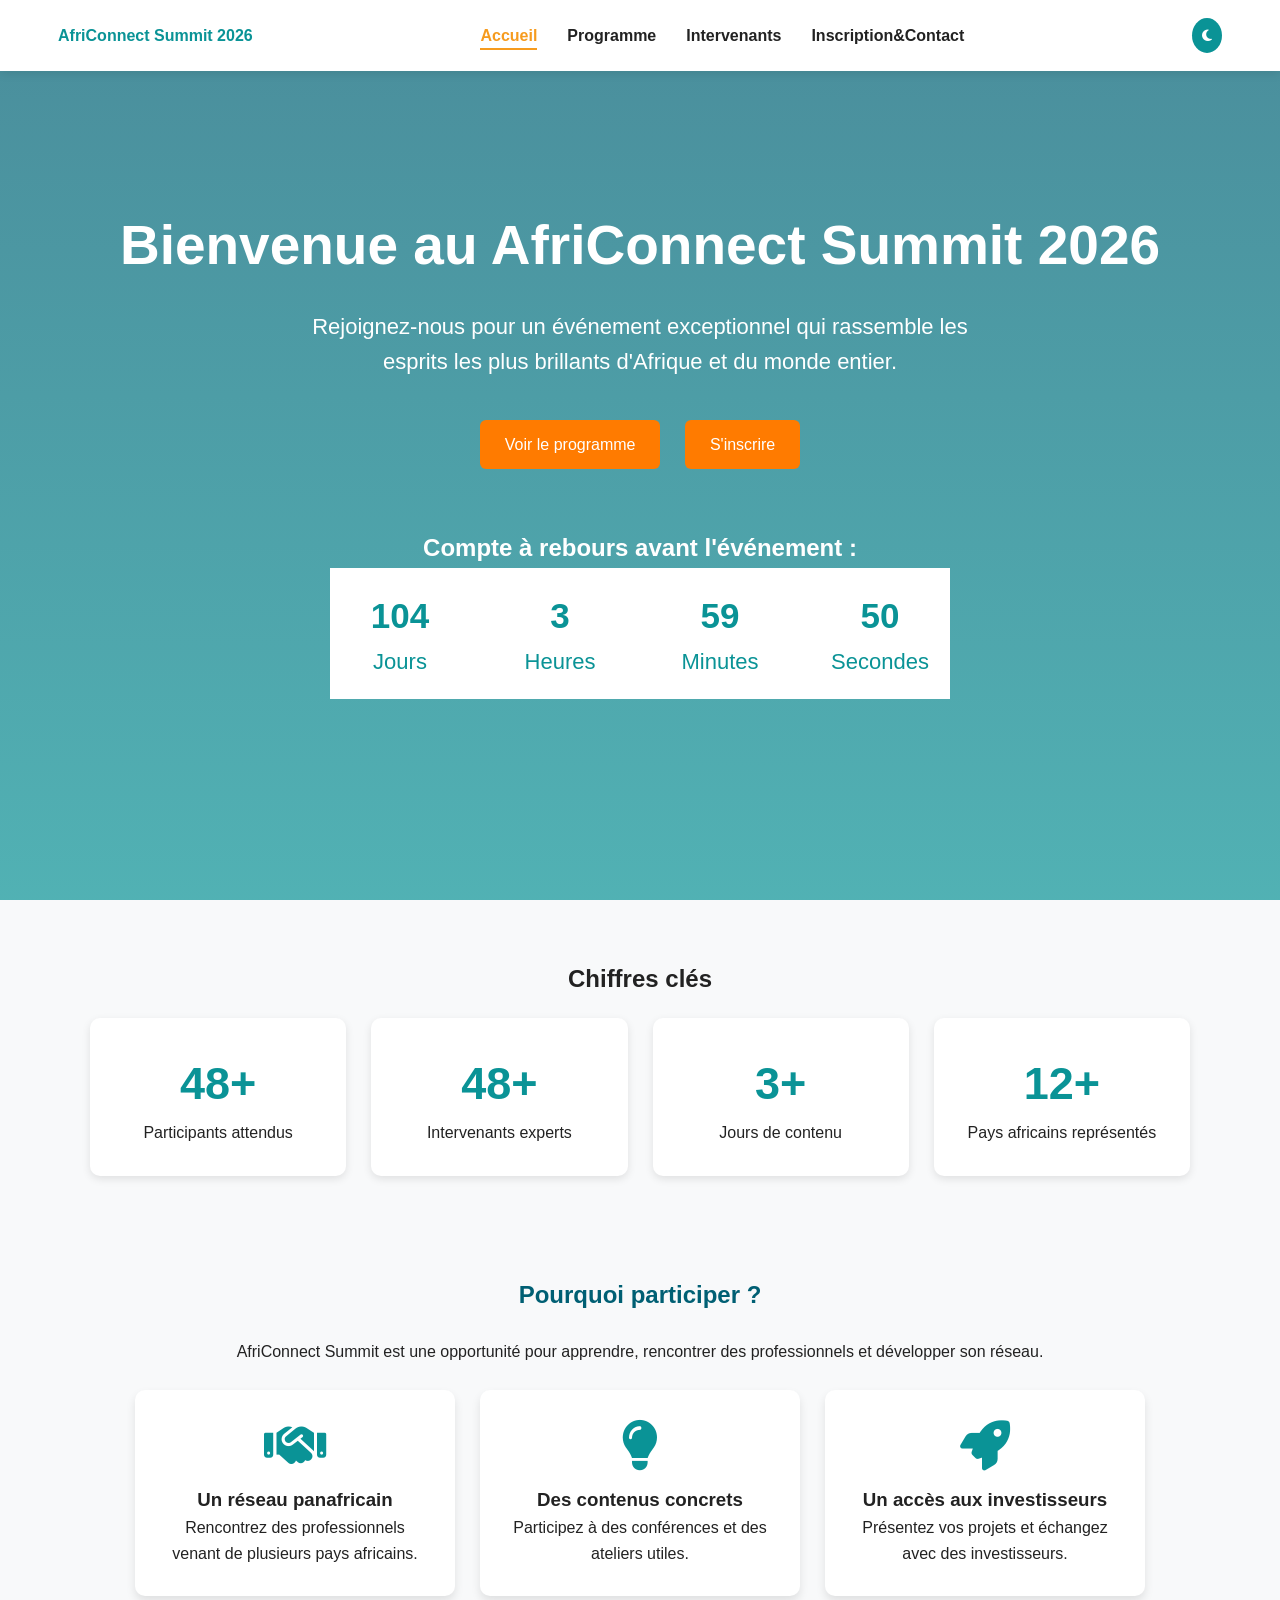
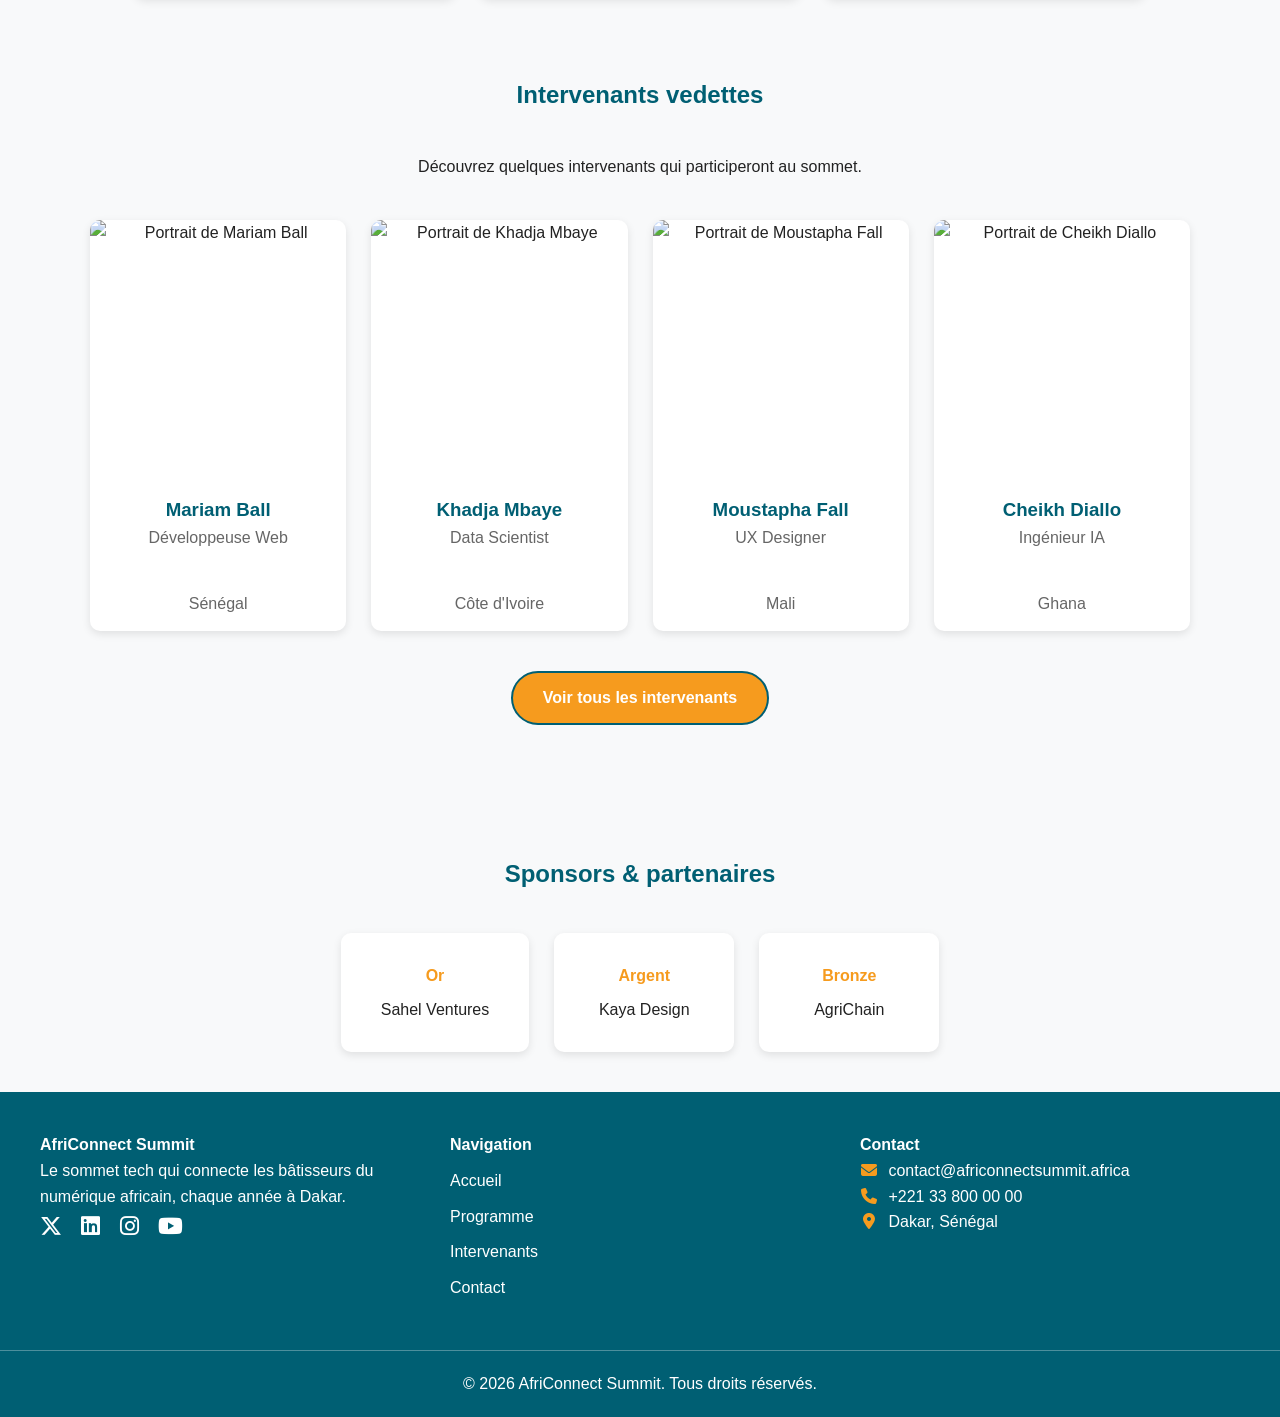
==== commit c18cc722: "JS : compteurs animés et fade-in des sections au scroll, mode sombre mémorisé (localStorage), et nav" ====
--- a/index.html
+++ b/index.html
@@ -22,12 +22,16 @@
                 <li><a href="contact.html">Inscription&Contact</a></li>
             </ul>
             <button id="menu-btn" aria-label="Ouvrir le menu"><i class="fa-solid fa-bars"></i></button>
+            <button id="theme-btn" aria-label="Changer de thème">
+                <i class="fa-solid fa-moon"></i>
+
+            </button>
         </nav>
     </header>
     <main>
         <!-- HERO ACCUEIL -->
         <section class="hero">
-            <h1>Bienvenue au AfriConnect Summit 2027</h1>
+            <h1>Bienvenue au AfriConnect Summit 2026</h1>
             <p>Rejoignez-nous pour un événement exceptionnel qui rassemble les esprits les plus brillants d'Afrique et
                 du monde entier.</p>
             <div class="buttons">
@@ -149,9 +153,7 @@
             <div class="speakers-cta">
                 <a href="intervenants.html" class="lien">Voir tous les intervenants</a>
             </div>
-        </section
-
-        <!-- SPONSORS  -->
+        </section <!-- SPONSORS -->
         <section class="sponsors">
             <h2 class="section-title">Sponsors & partenaires</h2>
             <div class="sponsors-flex">
--- a/css/style.css
+++ b/css/style.css
@@ -154,7 +154,7 @@
     justify-content: center;
     gap: 20px;
     flex-wrap: wrap;
-    background: white;
+    background: var(--white);
     color: var(--primary);
 }
 
@@ -200,7 +200,7 @@
 }
 
 .stat-card{
-    background: white;
+    background: var(--white);
     padding: 30px;
     border-radius: 10px;
     text-align: center;
@@ -233,7 +233,7 @@
 }
 
 .why-card{
-    background: white;
+    background: var(--white);
     width: 100%;
     max-width: 320px;
     padding: 30px;
@@ -253,9 +253,8 @@
 }
 
 /* CARTES INTERVENANTS */
-/* Utilisée par .speakers-grid (accueil) et .intervenants .grid (page intervenants) */
 .card{
-    background: white;
+    background: var(--white);
     border-radius: 10px;
     overflow: hidden;
     text-align: center;
@@ -296,7 +295,7 @@
     margin-top: 40px;
     margin-bottom: 50px; 
 }
-/* Le lien "Voir tous les intervenants" reprend maintenant le style .btn */
+/* Le lien Voir tous les intervenants */
 .speakers-cta .lien{
     display: inline-block;
     text-decoration: none;
@@ -326,7 +325,7 @@
     flex-wrap: wrap;
 }
 .sponsor{
-    background: white;
+    background: var(--white);
     padding: 30px 40px;
     border-radius: 10px;
     text-align: center;
@@ -338,7 +337,6 @@
     margin-bottom: 8px;
 }
 
-/* PAGE PROGRAMME */
 .program{
     max-width: 1000px;
     margin: auto;
@@ -351,7 +349,7 @@
     margin-bottom: 30px;
 }
 .onglets .btn{
-    background: white;
+    background: var(--white);
     color: var(--secondary);
     border: 2px solid var(--primary);
     cursor: pointer;
@@ -372,15 +370,23 @@
 }
 .program table{
     width: 100%;
+    table-layout: fixed;
     border-collapse: collapse;
-    background: white;
+    background: var(--white);
     border-radius: 10px;
     overflow: hidden;
-    box-shadow: 0 3px 8px rgba(0,0,0,.1); 
+    box-shadow: 0 3px 8px rgba(0,0,0,.1);
+}
+.program th,
+.program td{
+    padding: 15px 20px;
+    text-align: center;
+    border-bottom: 1px solid var(--border);
 }
 .program th{
     background: var(--secondary);
     color: white;
+    width: 25%;
 }
 .program tr:last-child td{
     border-bottom: none;
@@ -403,7 +409,7 @@
     gap: 25px;
 }
 .themes .card{
-    background: white;
+    background: var(--white);
     padding: 30px;
     text-align: center;
     border-radius: 10px;
@@ -417,6 +423,16 @@
     font-size: 40px; 
     color: var(--primary);
     margin-bottom: 15px;
+}
+
+.reveal{
+    opacity: 0;
+    transform: translateY(36px);
+    transition: 0.7s;
+}
+.reveal.in-view{
+    opacity: 1;
+    transform: translateY(0);
 }
 /* PAGE INTERVENANTS */
 .intervenants{
@@ -431,7 +447,7 @@
     margin-bottom: 30px;
 }
 .filters .btn{
-    background: white;
+    background: var(--white);
     color: var(--secondary);
     border: 2px solid var(--primary);
     cursor: pointer;
@@ -498,13 +514,15 @@
     cursor: pointer;
 }
 
-/* NAVBAR agrandi des autres pages */
+/* NAVBAR AGRANDIE — Pages intérieures (Programme, Intervenants, Contact) */
+   
 body.page-interior header{
     padding: 10px 0; 
 }
 body.page-interior nav{
     max-width: 1300px;      
-    padding: 26px 50px;    
+    padding: 26px 50px;     
+}
 body.page-interior .logo a{
     font-size: 18px; 
 }
@@ -515,7 +533,23 @@
 body.page-interior .page-hero{
     padding-top: 110px;
 }
-
+  
+.back-to-top{
+    position: fixed;
+    right: 20px;
+    bottom: 20px;
+    width: 50px;
+    height: 50px;
+    border: none;
+    border-radius: 50%;
+    background: var(--accent);
+    color: white;
+    cursor: pointer;
+    font-size: 18px;
+    display: none;
+    align-items: center;
+    justify-content: center;
+}
 /* Responsive placé en dernier pour bien surcharger les règles */
 /* TABLETTE */
 @media(max-width:992px){
@@ -749,6 +783,7 @@
 
 /* HERO DE PAGE */
 
+.page-hero{
     background:#005F73;
     color:white;
     text-align:center;
@@ -796,7 +831,7 @@
 /* CARTE FORMULAIRE */
 
 .form-card{
-    background:#ffffff;
+    background: var(--white);
     padding:30px;
     border-radius:10px;
     box-shadow:0 0 10px rgba(0,0,0,0.1);
@@ -822,7 +857,7 @@
 .form-row select,
 .form-row textarea{
     padding:12px;
-    border:1px solid #ccc;
+    border:1px solid var(--border);
     border-radius:6px;
     font-size:16px;
 }
@@ -869,13 +904,13 @@
 /* INFORMATIONS */
 
 .info-card{
-    background:#f5f5f5;
+    background:var(--light);
     padding:30px;
     border-radius:10px;
 }
 
 .info-card h3{
-    color:#0d3b66;
+    color: var(--secondary);
     margin-bottom:20px;
 }
 
@@ -889,14 +924,14 @@
 }
 
 .info-item span{
-    color:#555;
+    color: var(--gray);
 }
 
 /* FAQ */
 
 .faq-section{
     padding:60px 20px;
-    background:#f9f9f9;
+    background: var(--light);
 }
 
 .section-title{
@@ -906,7 +941,7 @@
 }
 
 .faq-item{
-    background:white;
+    background: var(--white);
     margin-bottom:15px;
     border-radius:6px;
     overflow:hidden;
